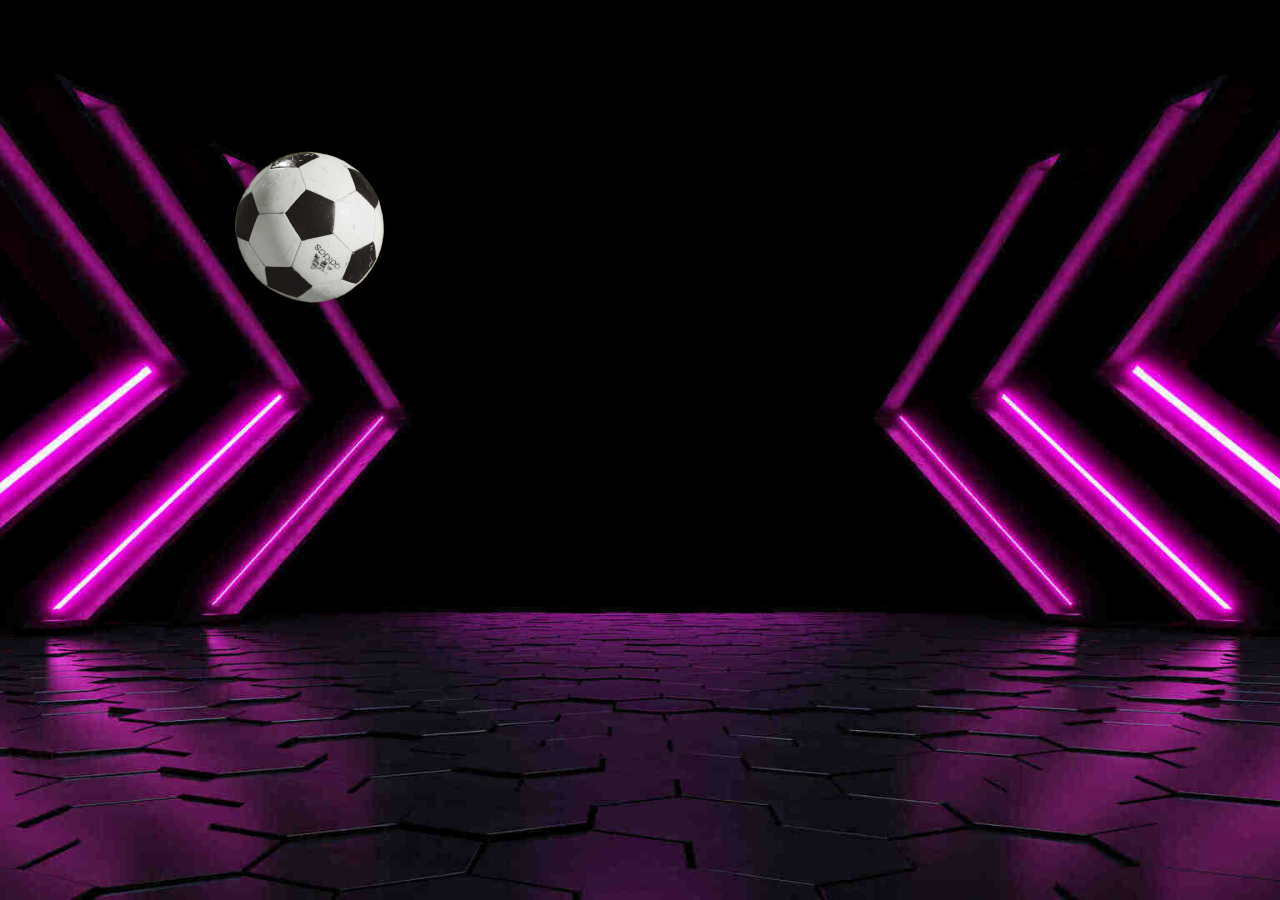
==== index.html @ 4734d317 "marcgame" ====
<!DOCTYPE html>
<html lang="en">

<head>
    <meta charset="UTF-8">
    <meta http-equiv="X-UA-Compatible" content="IE=edge">
    <meta name="viewport" content="width=device-width, initial-scale=1.0">
    <link href="css/game_styling.css" rel="stylesheet" />
    <title>Home</title>
</head>

<body>

    <div class="main">
       
            <div class="spinning-image">
                <img src="images/spinning.png" alt="spinning-ball" />
            </div>

        

    </div>

</body>

</html>
---- css/game_styling.css ----
*{

    margin: 0;
    padding: 0;
    border: 0;
    box-sizing: border-box;
}

.main{

    background-image: url('../images/bgMobile.jpg');
    height: 100vh;
    width: 100%;
    background-position: center center;
    background-size: cover;
    background-repeat: no-repeat;
}

.main img{

    
        animation: spin 2s infinite linear;
      }
      
      @keyframes spin {
        from {
          transform: rotate(0deg);
        }
        to {
          transform: rotate(360deg);
        }
      
      
}
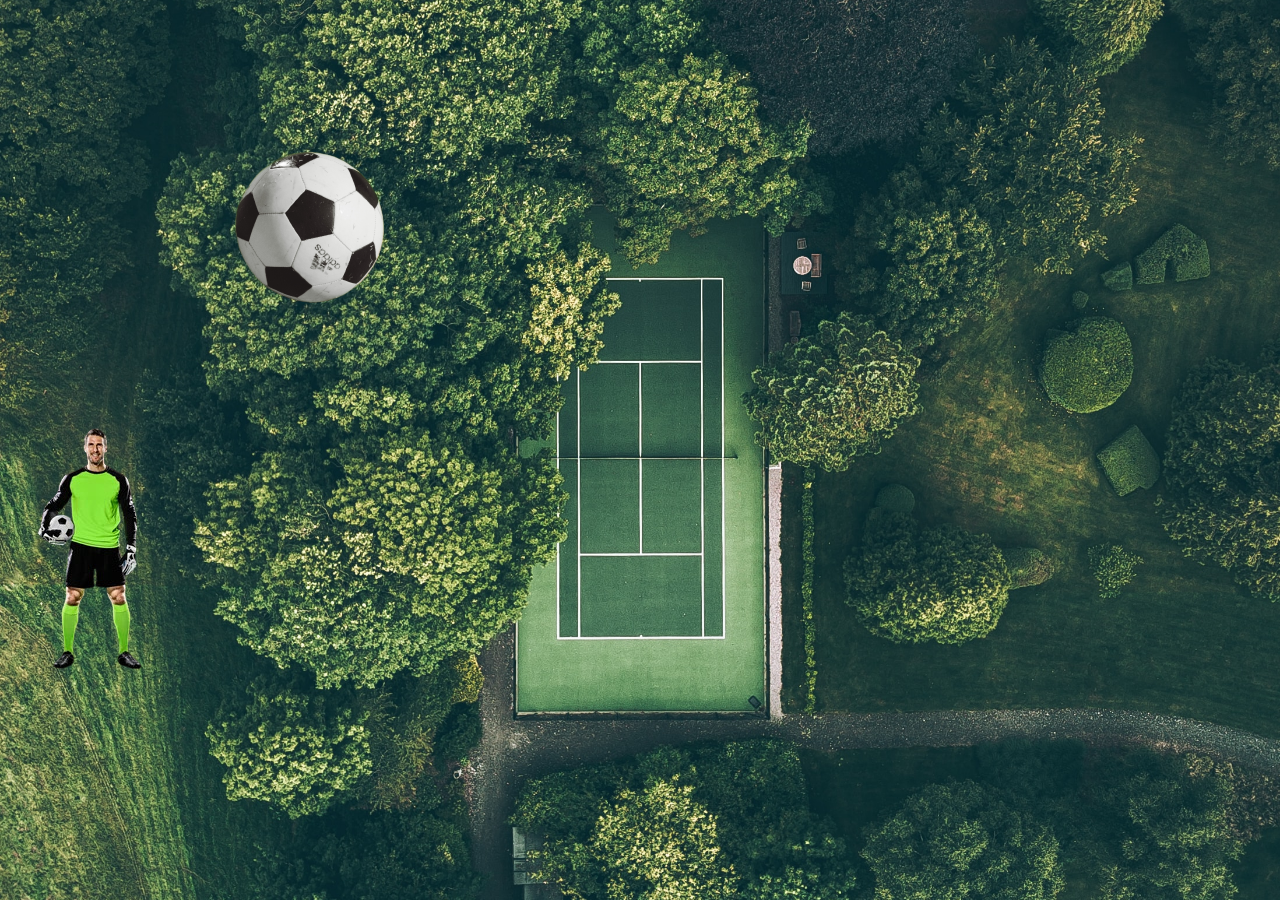
==== commit 333aadf9: "marc games" ====
--- a/index.html
+++ b/index.html
@@ -16,6 +16,9 @@
             <div class="spinning-image">
                 <img src="images/spinning.png" alt="spinning-ball" />
             </div>
+            <div class="up-down-moving-img">
+                <img src="images/goalkeeper-removebg-preview.png" alt="goalkeeper">
+            </div>
 
         
 
--- a/css/game_styling.css
+++ b/css/game_styling.css
@@ -6,9 +6,9 @@
     box-sizing: border-box;
 }
 
-.main{
+.main {
 
-    background-image: url('../images/bgMobile.jpg');
+    background-image: url('../images/ryan-searle-qjrjJnFypa0-unsplash.jpg');
     height: 100vh;
     width: 100%;
     background-position: center center;
@@ -16,7 +16,7 @@
     background-repeat: no-repeat;
 }
 
-.main img{
+.main .spinning-image img{
 
     
         animation: spin 2s infinite linear;
@@ -33,3 +33,22 @@
       
 }
 
+.up-down-moving-img {
+
+    position: relative;
+    animation: jump 1s infinite linear;
+  }
+  
+  @keyframes jump {
+    0% {
+      transform: translateY(0);
+    }
+    50% {
+      transform: translateY(-50px);
+    }
+    100% {
+      transform: translateY(0);
+    }
+  }
+  
+
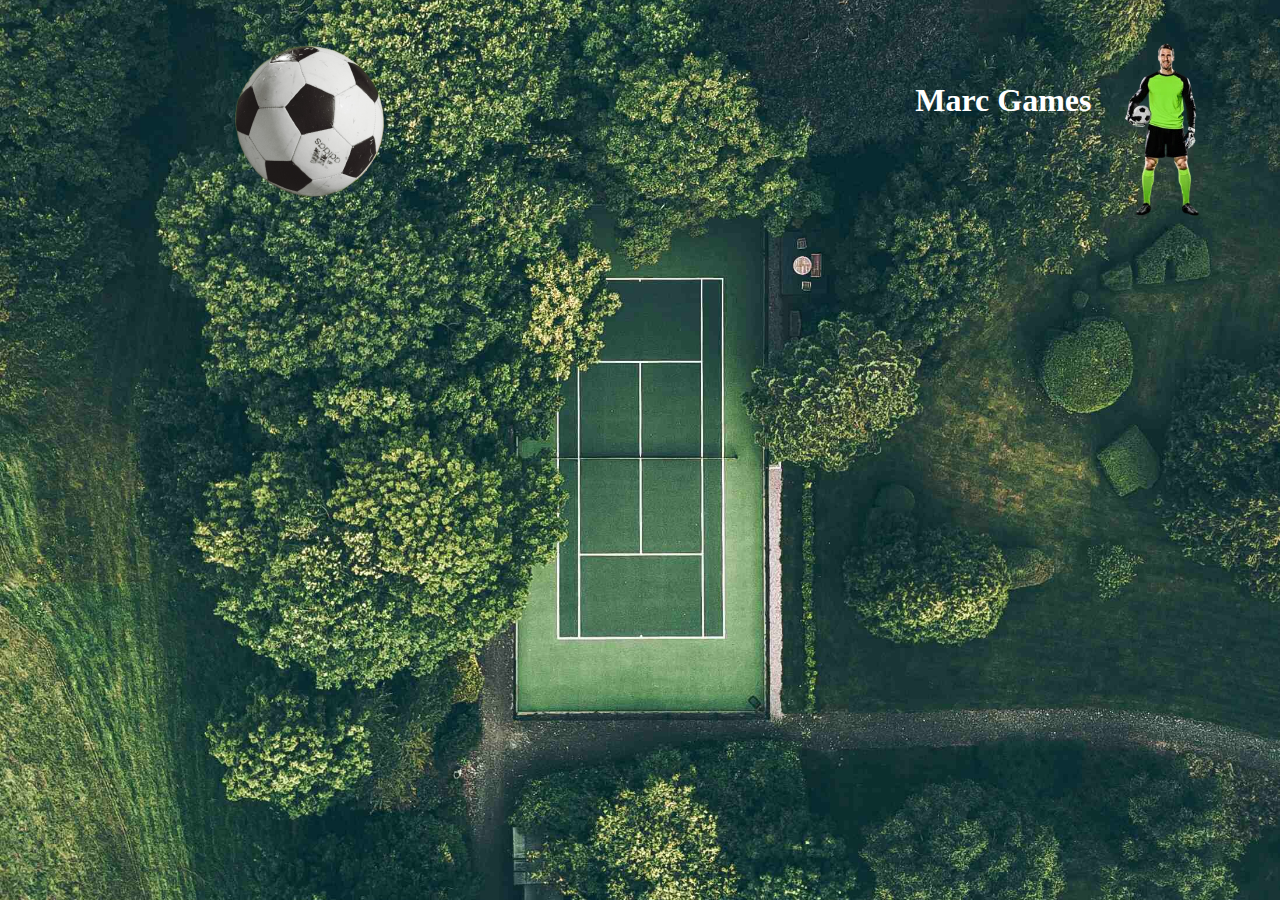
==== commit ae285d84: "responsive" ====
--- a/index.html
+++ b/index.html
@@ -13,12 +13,26 @@
 
     <div class="main">
        
+        <div class="animated-images-wrapper">
+
             <div class="spinning-image">
+
                 <img src="images/spinning.png" alt="spinning-ball" />
+
             </div>
+
+            <div class="home-page-title">
+                <h1>Marc Games</h1>
+            </div>
+
             <div class="up-down-moving-img">
+
                 <img src="images/goalkeeper-removebg-preview.png" alt="goalkeeper">
+
             </div>
+
+        </div>
+
 
         
 
--- a/css/game_styling.css
+++ b/css/game_styling.css
@@ -1,4 +1,4 @@
-*{
+* {
 
     margin: 0;
     padding: 0;
@@ -6,9 +6,10 @@
     box-sizing: border-box;
 }
 
+
 .main {
 
-    background-image: url('../images/ryan-searle-qjrjJnFypa0-unsplash.jpg');
+    background-image: url('../images/bgp.jpg');
     height: 100vh;
     width: 100%;
     background-position: center center;
@@ -16,39 +17,115 @@
     background-repeat: no-repeat;
 }
 
-.main .spinning-image img{
+.main .animated-images-wrapper {
 
-    
-        animation: spin 2s infinite linear;
-      }
-      
-      @keyframes spin {
-        from {
-          transform: rotate(0deg);
-        }
-        to {
-          transform: rotate(360deg);
-        }
-      
-      
+    display: flex;
+    justify-content: space-evenly;
+    align-items: center;
+    height: 200px;
+    width: 100%;
+}
+
+.main .animated-images-wrapper .spinning-image{
+    width: 70%;
+   
 }
 
 .up-down-moving-img {
 
     position: relative;
+    height: 200px;
+    margin-top: 5%;
+    width: 15%;
     animation: jump 1s infinite linear;
-  }
-  
-  @keyframes jump {
+}
+
+.home-page-title {
+
+    width: 15%;
+    margin-left: 5%;
+    color: #FFF;
+}
+
+.main .spinning-image img {
+
+    animation: spin 2s infinite linear;
+}
+
+@keyframes spin {
+    from {
+        transform: rotate(0deg);
+    }
+
+    to {
+        transform: rotate(360deg);
+    }
+
+
+}
+
+
+
+.up-down-moving-img img {
+    height: 200px;
+}
+
+@keyframes jump {
     0% {
-      transform: translateY(0);
+        transform: translateY(0);
     }
+
     50% {
-      transform: translateY(-50px);
+        transform: translateY(-50px);
     }
+
     100% {
-      transform: translateY(0);
+        transform: translateY(0);
     }
-  }
-  
+}
 
+/* Responsive Design */
+
+@media only screen and (max-width: 768px)  {
+
+   
+    .main .animated-images-wrapper {
+        display: block;
+    }
+    .main .spinning-image{
+        width: 50%;
+        
+    }
+    .main .spinning-image img {
+
+        width: 200px;
+        height: 200px;
+        object-fit: cover;
+    }
+    .up-down-moving-img {
+
+
+        width: 150px;
+        position: absolute;
+        top: 35%;
+        left: 35%;
+        
+        
+    }
+
+    .home-page-title{
+    
+    
+        width: 100%;
+
+    }
+    
+    .home-page-title h1{
+    
+        margin-left: 20%;
+       
+
+    }
+
+
+}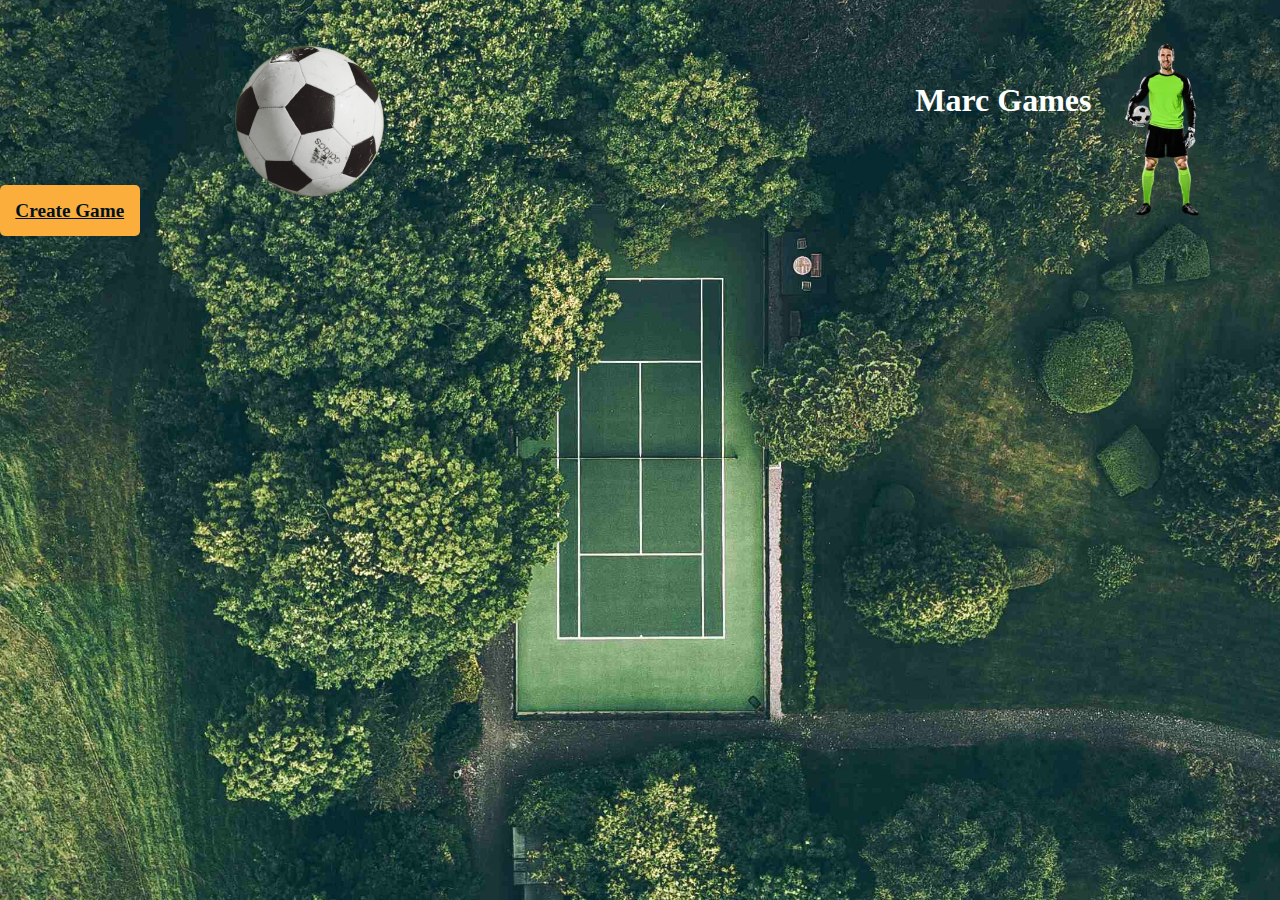
==== commit 6fa5f11f: "start game link" ====
--- a/index.html
+++ b/index.html
@@ -33,6 +33,9 @@
 
         </div>
 
+        <div class="create-game-link">
+            <a href="#">Create Game</a>
+        </div>
 
         
 
--- a/css/game_styling.css
+++ b/css/game_styling.css
@@ -127,5 +127,26 @@
 
     }
 
+    .create-game-link{
 
+        position: absolute;
+        top: 65%;
+        left: 35%;
+    }
+
+
+}
+.create-game-link{
+
+    position: absolute;
+    
+}
+.create-game-link a{
+
+    background: #FBAE3C;
+    padding: .8em;
+    border-radius: 5px;
+    color: #001220;
+    font-weight: bold;
+    font-size: larger;
 }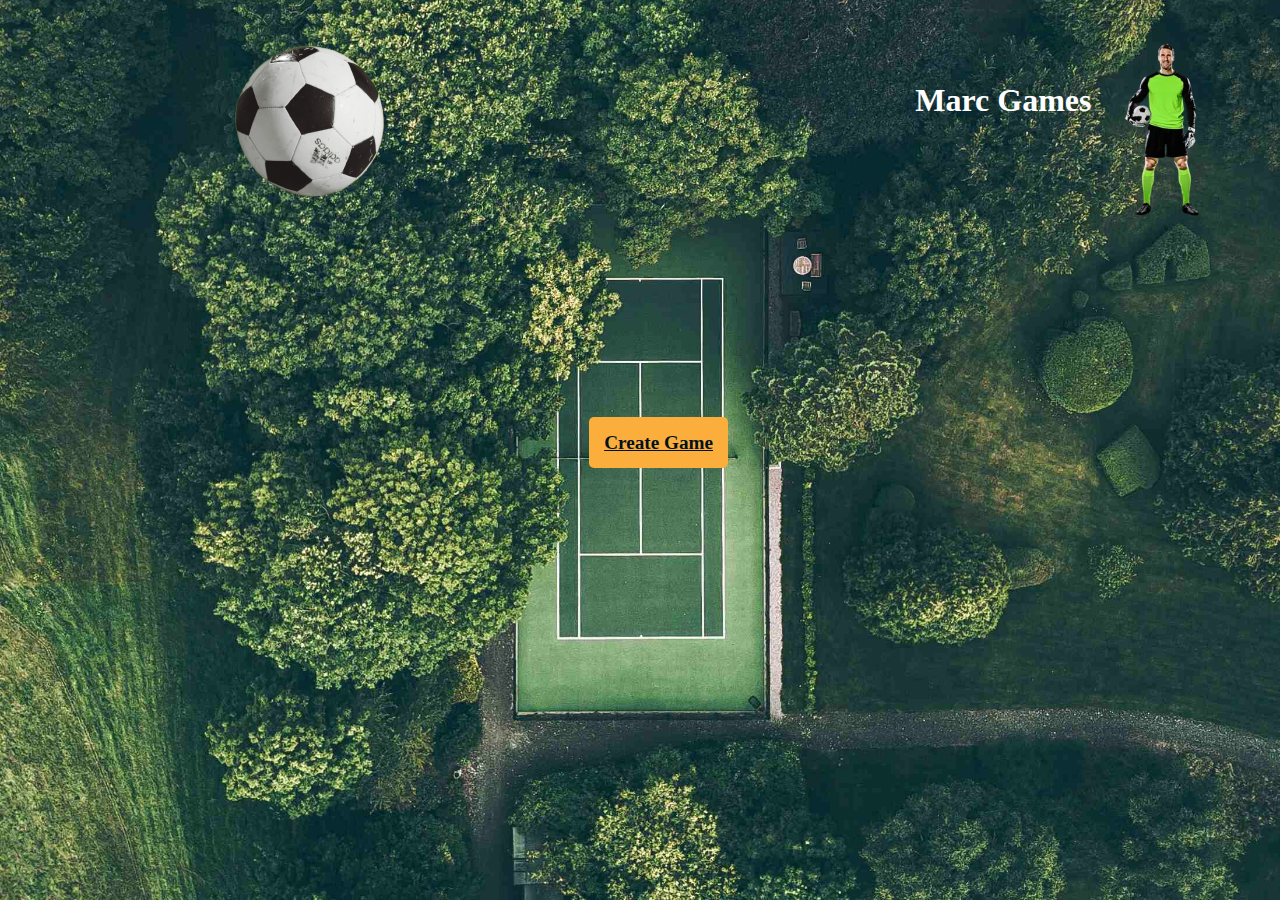
==== commit 76f82760: "dashboard" ====
--- a/index.html
+++ b/index.html
@@ -34,7 +34,7 @@
         </div>
 
         <div class="create-game-link">
-            <a href="#">Create Game</a>
+            <a href="./client_section/dashboard.html">Create Game</a>
         </div>
 
         
--- a/css/game_styling.css
+++ b/css/game_styling.css
@@ -6,9 +6,7 @@
     box-sizing: border-box;
 }
 
-
-.main {
-
+body{
     background-image: url('../images/bgp.jpg');
     height: 100vh;
     width: 100%;
@@ -16,6 +14,7 @@
     background-size: cover;
     background-repeat: no-repeat;
 }
+
 
 .main .animated-images-wrapper {
 
@@ -84,6 +83,21 @@
     }
 }
 
+.create-game-link{
+        position: absolute;
+        top: 48%;
+        left: 46%;
+}
+.create-game-link a{
+
+    background: #FBAE3C;
+    padding: .8em;
+    border-radius: 5px;
+    color: #001220;
+    font-weight: bold;
+    font-size: larger;
+}
+
 /* Responsive Design */
 
 @media only screen and (max-width: 768px)  {
@@ -103,18 +117,14 @@
         object-fit: cover;
     }
     .up-down-moving-img {
-
-
         width: 150px;
         position: absolute;
         top: 35%;
         left: 35%;
-        
-        
+         
     }
 
     .home-page-title{
-    
     
         width: 100%;
 
@@ -122,31 +132,18 @@
     
     .home-page-title h1{
     
-        margin-left: 20%;
-       
+        margin-left: 20%; 
 
     }
 
     .create-game-link{
 
         position: absolute;
-        top: 65%;
-        left: 35%;
+        top: 70%;
+        left: 31%;
     }
 
 
 }
-.create-game-link{
 
-    position: absolute;
-    
-}
-.create-game-link a{
 
-    background: #FBAE3C;
-    padding: .8em;
-    border-radius: 5px;
-    color: #001220;
-    font-weight: bold;
-    font-size: larger;
-}